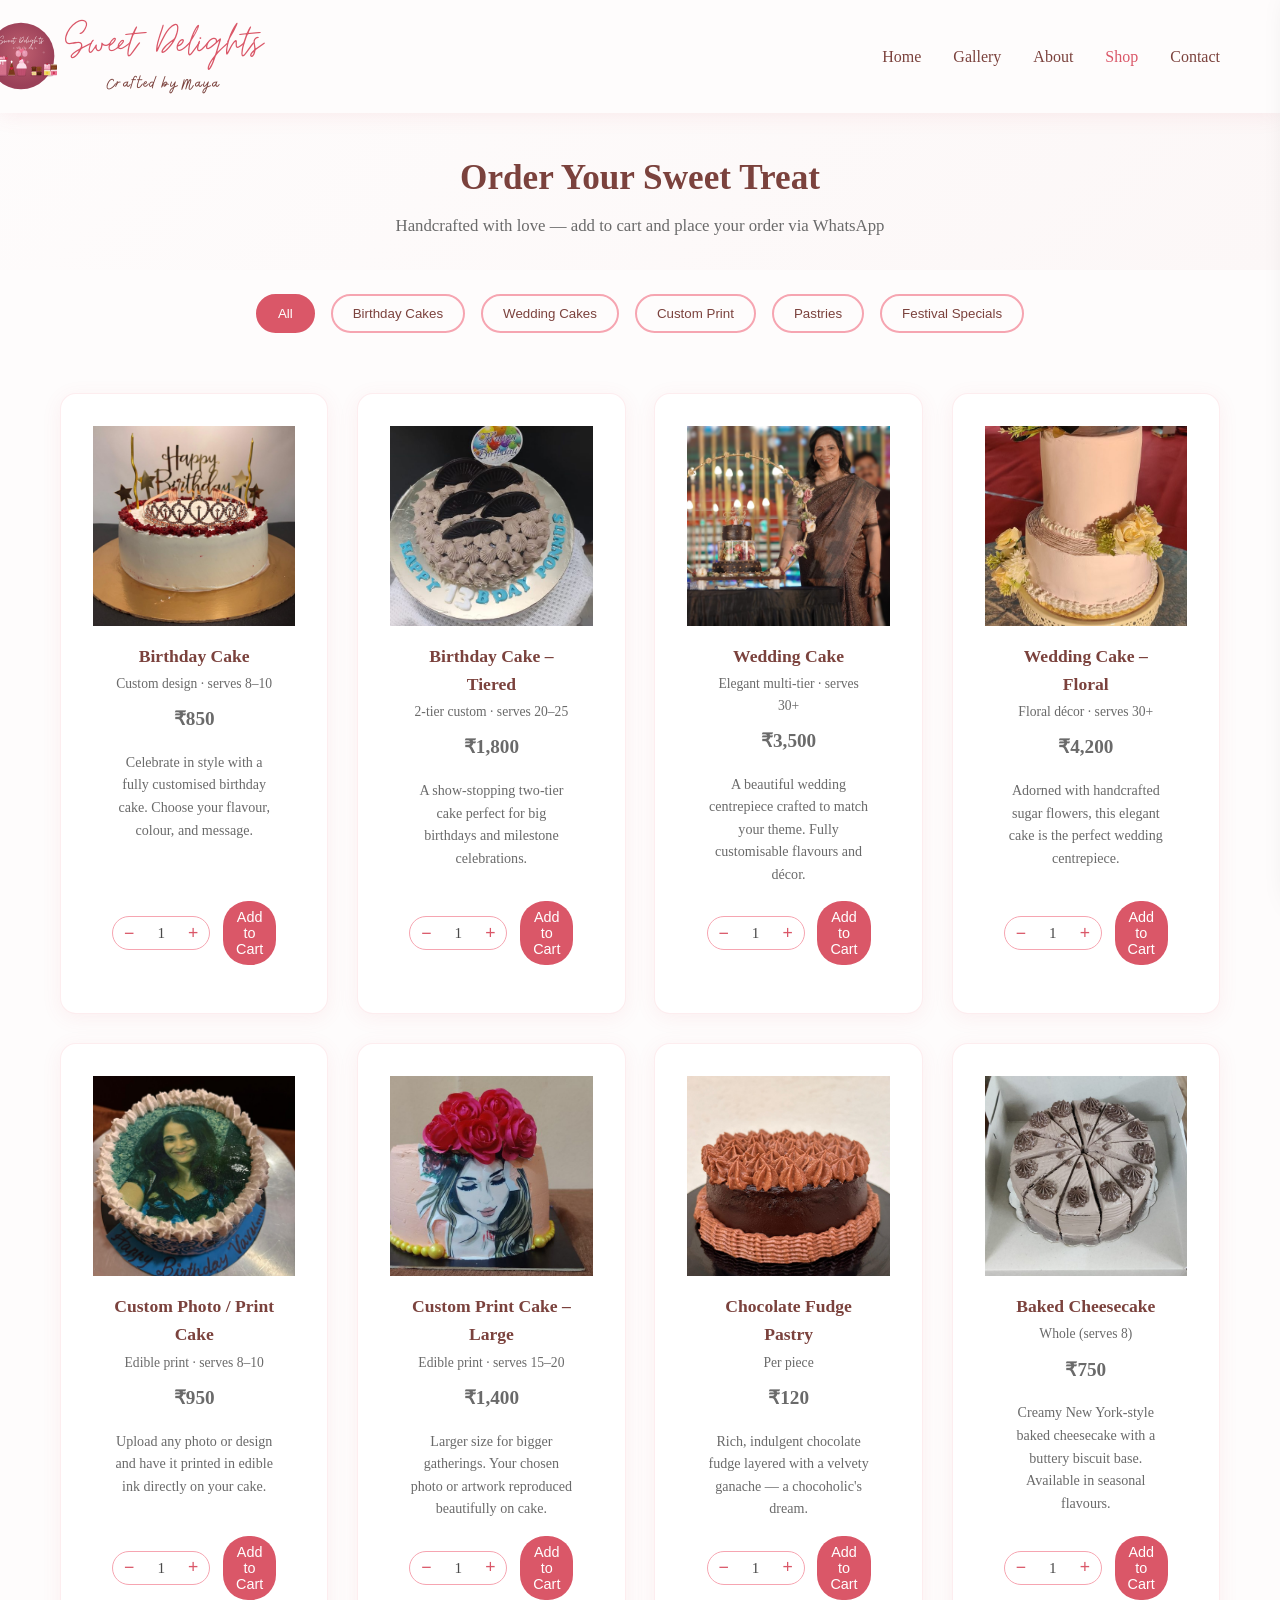
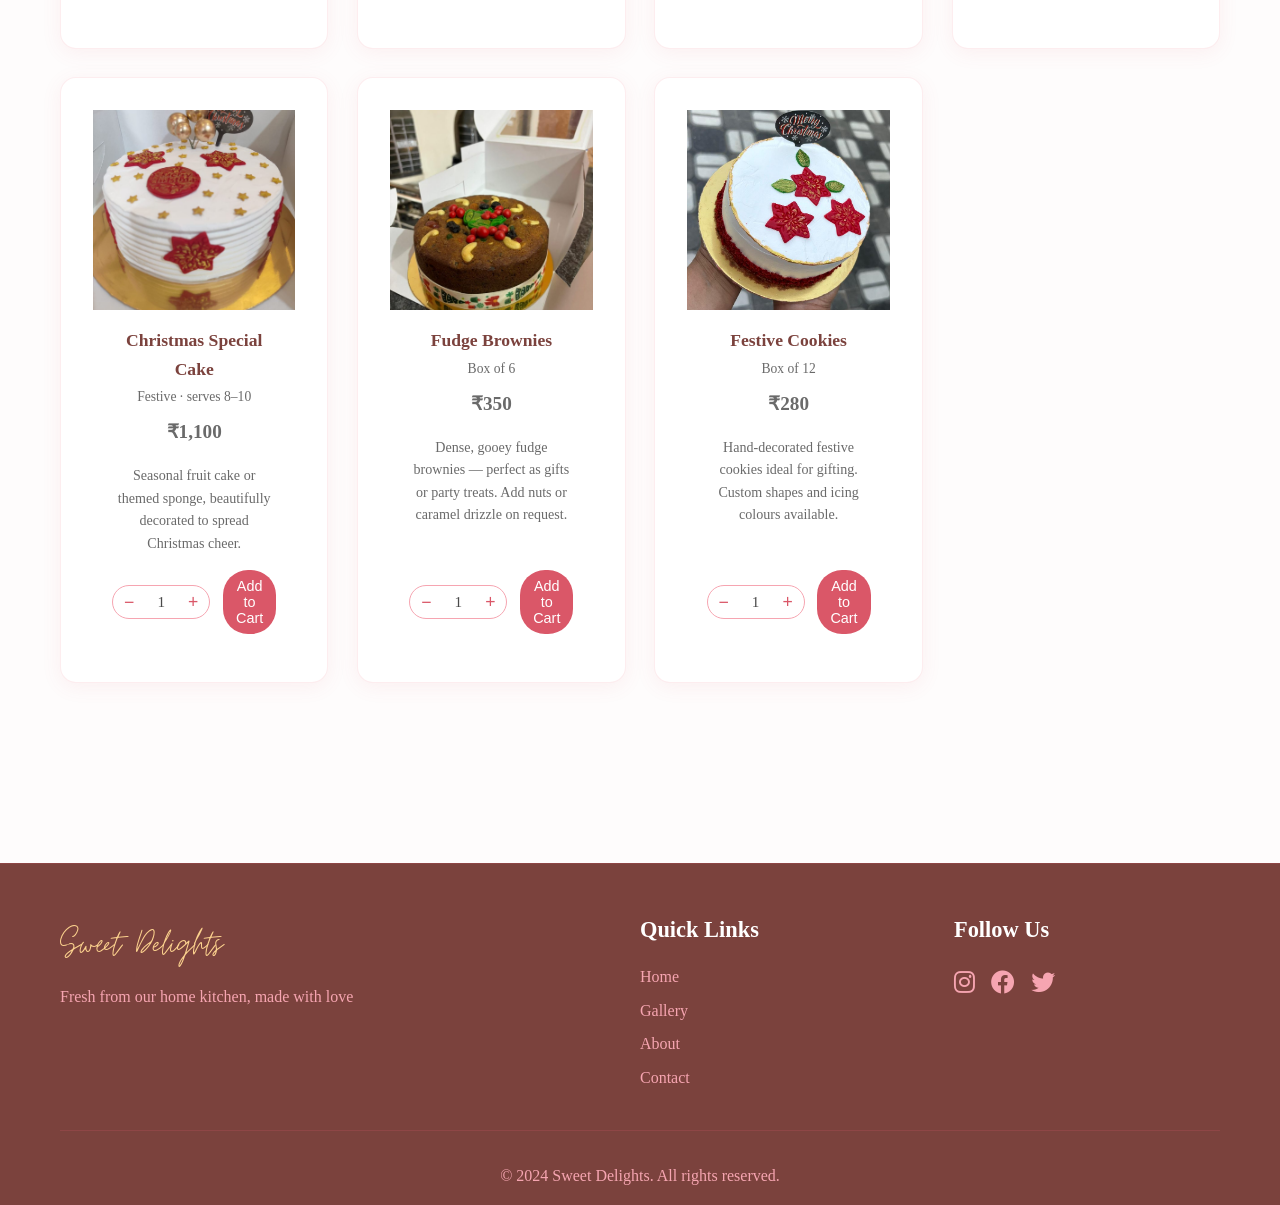
==== shop.html @ 91a3ca5a "SweetDelights By Maya - Core Website" ====
<!DOCTYPE html>
<html lang="en">

<head>
    <meta charset="UTF-8">
    <meta name="viewport" content="width=device-width, initial-scale=1.0">
    <title>Shop - Sweet Delights by Maya Fransis</title>
    <link rel="stylesheet" href="styles.css">
    <link rel="stylesheet" href="shop.css">
    <link href="https://fonts.googleapis.com/css2?family=Playfair+Display:wght@400;600;700&family=Inter:wght@300;400;500&display=swap" rel="stylesheet">
    <link rel="stylesheet" href="https://cdnjs.cloudflare.com/ajax/libs/font-awesome/6.0.0/css/all.min.css">
</head>

<body>
    <!-- Header -->
    <header class="header">
        <nav class="nav">
            <div class="nav-container">
                <div class="logo">
                    <object type="image/svg+xml" data="logo.svg" class="logo-svg"></object>
                    <div class="logo-text">
                        <h1>Sweet Delights</h1>
                        <p class="logo-sub">Crafted by Maya</p>
                    </div>
                </div>
                <ul class="nav-menu">
                    <li><a href="index.html#home" class="nav-link">Home</a></li>
                    <li><a href="index.html#showcase" class="nav-link">Gallery</a></li>
                    <li><a href="index.html#about" class="nav-link">About</a></li>
                    <li><a href="shop.html" class="nav-link active">Shop</a></li>
                    <li><a href="index.html#contact" class="nav-link">Contact</a></li>
                </ul>
                <div class="hamburger">
                    <span></span>
                    <span></span>
                    <span></span>
                </div>
            </div>
        </nav>
    </header>

    <!-- Shop Hero -->
    <section class="shop-hero">
        <div class="container">
            <h2>Order Your Sweet Treat</h2>
            <p>Handcrafted with love — add to cart and place your order via WhatsApp</p>
        </div>
    </section>

    <!-- Filter Tabs -->
    <div class="container">
        <div class="shop-filters">
            <button class="filter-btn active" data-filter="all">All</button>
            <button class="filter-btn" data-filter="birthday">Birthday Cakes</button>
            <button class="filter-btn" data-filter="wedding">Wedding Cakes</button>
            <button class="filter-btn" data-filter="custom">Custom Print</button>
            <button class="filter-btn" data-filter="pastry">Pastries</button>
            <button class="filter-btn" data-filter="festival">Festival Specials</button>
        </div>
    </div>

    <!-- Product Grid -->
    <section class="shop-section">
        <div class="container">
            <div class="product-grid" id="productGrid">
                <!-- Products injected by shop.js -->
            </div>
            <div class="cart-bottom-bar" id="cartBottomBar" style="display:none;">
                <div class="cart-bottom-summary">
                    <span id="cartBottomCount">0 items</span>
                    <span id="cartBottomTotal">₹0</span>
                </div>
                <button class="cart-bottom-btn" id="cartBottomBtn">
                    <i class="fas fa-shopping-bag"></i> View Cart &amp; Checkout
                </button>
            </div>
        </div>
    </section>

    <!-- Footer -->
    <footer class="footer">
        <div class="container">
            <div class="footer-content">
                <div class="footer-logo">
                    <h3>Sweet Delights</h3>
                    <p>Fresh from our home kitchen, made with love</p>
                </div>
                <div class="footer-links">
                    <h4>Quick Links</h4>
                    <ul>
                        <li><a href="index.html#home">Home</a></li>
                        <li><a href="index.html#showcase">Gallery</a></li>
                        <li><a href="index.html#about">About</a></li>
                        <li><a href="index.html#contact">Contact</a></li>
                    </ul>
                </div>
                <div class="footer-social">
                    <h4>Follow Us</h4>
                    <div class="social-links">
                        <a href="#"><i class="fab fa-instagram"></i></a>
                        <a href="#"><i class="fab fa-facebook"></i></a>
                        <a href="#"><i class="fab fa-twitter"></i></a>
                    </div>
                </div>
            </div>
            <div class="footer-bottom">
                <p>&copy; 2024 Sweet Delights. All rights reserved.</p>
            </div>
        </div>
    </footer>

    <!-- Cart Overlay -->
    <div class="cart-overlay" id="cartOverlay"></div>

    <!-- Cart Drawer -->
    <div class="cart-drawer" id="cartDrawer">
        <div class="cart-drawer-header">
            <h3><i class="fas fa-shopping-bag" style="margin-right:0.5rem;"></i>Your Cart</h3>
            <button class="cart-close-btn" id="cartCloseBtn" aria-label="Close cart">&times;</button>
        </div>
        <div class="cart-items" id="cartItems">
            <div class="cart-empty" id="cartEmpty">
                <i class="fas fa-cookie-bite"></i>
                <p>Your cart is empty</p>
            </div>
        </div>
        <div class="cart-footer" id="cartFooter" style="display:none;">
            <div class="cart-total">
                <span>Total</span>
                <span id="cartTotal">₹0</span>
            </div>
            <button class="checkout-btn" id="checkoutBtn">
                <i class="fab fa-whatsapp"></i> Checkout via WhatsApp
            </button>
        </div>
    </div>

    <!-- Checkout Modal -->
    <div class="checkout-modal" id="checkoutModal">
        <div class="checkout-box">
            <h3>Almost there!</h3>
            <p>Fill in your details and we'll send your order enquiry to Maya on WhatsApp.</p>
            <div class="form-group">
                <label for="customerName">Your Name *</label>
                <input type="text" id="customerName" placeholder="e.g. Priya Sharma" required>
            </div>
            <div class="form-group">
                <label for="deliveryDate">Preferred Delivery / Pickup Date *</label>
                <input type="date" id="deliveryDate" required>
            </div>
            <div class="form-group">
                <label for="specialInstructions">Special Instructions</label>
                <textarea id="specialInstructions" rows="3" placeholder="Flavour preferences, dedication text, allergies..."></textarea>
            </div>
            <div class="checkout-modal-btns">
                <button class="cancel-btn" id="cancelCheckout">Cancel</button>
                <button class="send-whatsapp-btn" id="sendWhatsappBtn">
                    <i class="fab fa-whatsapp"></i> Send to WhatsApp
                </button>
            </div>
        </div>
    </div>

    <!-- Image Lightbox -->
    <div class="lightbox" id="lightbox">
        <button class="lightbox-close" id="lightboxClose">&times;</button>
        <button class="lightbox-prev" id="lightboxPrev">&#8249;</button>
        <button class="lightbox-next" id="lightboxNext">&#8250;</button>
        <img id="lightboxImg" src="" alt="">
    </div>

    <script src="shop.js"></script>
</body>

</html>
---- styles.css ----
/* Custom Fonts */
@font-face {
    font-family: 'MoonTime';
    src: url('fonts/MoonTime.577871180da84d8161e23cb65e0ce6f.fcdb844429fdf1f9b3c6249ffe70b3ab.woff2') format('woff2');
    font-weight: normal;
    font-style: normal;
    font-display: swap;
}

@font-face {
    font-family: 'Bellaboo';
    src: url('fonts/Bellaboo.af3cb708a645c6c2a83383a39767eaa.4a4730f5ca07a302e99953a7857b86ba.woff2') format('woff2');
    font-weight: normal;
    font-style: normal;
    font-display: swap;
}

/* Reset and Base Styles */
* {
    margin: 0;
    padding: 0;
    box-sizing: border-box;
}

html {
    scroll-behavior: smooth;
}

body {
    font-family: 'Romania Regular';
    line-height: 1.6;
    color: #4a4a4a;
    background-color: #fefcfc;
}

.container {
    max-width: 1200px;
    margin: 0 auto;
    padding: 0 20px;
}

/* Typography */
h1, h2, h3, h4 {
    font-family: 'Romania Regular';
    font-weight: 600;
}

h1 { font-size: 2.5rem; }
h2 { font-size: 2.2rem; }
h3 { font-size: 1.8rem; }
h4 { font-size: 1.4rem; }

/* Buttons */
.btn {
    display: inline-block;
    padding: 12px 30px;
    border-radius: 50px;
    text-decoration: none;
    font-weight: 500;
    transition: all 0.3s ease;
    border: 2px solid transparent;
    cursor: pointer;
}

.btn-primary {
    background-color: #da5768;
    color: #ffffff;
    border-color: #da5768;
}

.btn-primary:hover {
    background-color: #7b423d;
    color: #ffffff;
    border-color: #7b423d;
}

.btn-secondary {
    background-color: transparent;
    color: #7b423d;
    border-color: #7b423d;
}

.btn-secondary:hover {
    background-color: #7b423d;
    color: #ffffff;
}

/* Header */
.header {
    position: fixed;
    top: 0;
    width: 100%;
    background-color: rgba(254, 252, 252, 0.95);
    backdrop-filter: blur(10px);
    z-index: 1000;
    padding: 1rem 0;
    box-shadow: 0 2px 20px rgba(218, 87, 104, 0.1);
}

.nav-container {
    display: flex;
    justify-content: space-between;
    align-items: center;
    max-width: 1200px;
    margin: 0 auto;
    padding: 0 20px;
}

.logo h1 {
    color: #da5768;
    font-size: 3rem;
    font-family: 'MoonTime', serif;
    font-weight: normal;
    line-height: 1.1;
}

.logo-sub {
    font-family: 'Bellaboo', serif;
    color: #7b423d;
    font-size: 1.1rem;
    margin: 0;
    letter-spacing: 0.08em;
    text-align: center;
}

.logo-img {
    height: 72px;
    width: auto;
    display: block;
}

.logo {
    display: flex;
    align-items: center;
    gap: 0.5rem;
    margin-left: -25px;
    text-decoration: none;
}

.logo svg,
.logo-svg {
    height: 72px;
    width: 72px;
    flex-shrink: 0;
    margin-left: -50px;
}

.logo-text {
    display: flex;
    flex-direction: column;
    justify-content: center;
}

.nav-menu {
    display: flex;
    list-style: none;
    gap: 2rem;
}

.nav-link {
    color: #7b423d;
    text-decoration: none;
    font-weight: 500;
    transition: color 0.3s ease;
}

.nav-link:hover,
.nav-link.active {
    color: #da5768;
}

.hamburger {
    display: none;
    flex-direction: column;
    cursor: pointer;
}

.hamburger span {
    width: 25px;
    height: 3px;
    background-color: #7b423d;
    margin: 3px 0;
    transition: 0.3s;
}

/* Hero Section */
.hero {
    padding: 100px 0 30px;
    display: flex;
    flex-direction: column;
    justify-content: center;
}

.hero-content {
    display: grid;
    grid-template-columns: 1fr 1fr;
    gap: 4rem;
    align-items: center;
    max-width: 1200px;
    margin: 0 auto;
    padding: 0 20px;
    margin-bottom: 2rem;
}

.hero-text h2 {
    font-size: 3rem;
    margin-bottom: 1rem;
    color: #7b423d;
}

.hero-text p {
    font-size: 1.2rem;
    margin-bottom: 2rem;
    color: #6a6a6a;
}

.hero-buttons {
    display: flex;
    gap: 1rem;
}

.hero-image {
    display: flex;
    justify-content: center;
    align-items: center;
}

.placeholder-image {
    width: 300px;
    height: 300px;
    background: linear-gradient(135deg, #f6a5b1, #fcd28e);
    border-radius: 20px;
    display: flex;
    flex-direction: column;
    justify-content: center;
    align-items: center;
    color: #7b423d;
    font-size: 1.1rem;
    box-shadow: 0 10px 30px rgba(218, 87, 104, 0.2);
}

.placeholder-image i {
    font-size: 4rem;
    margin-bottom: 1rem;
}

.hero-img {
    width: 400px;
    height: 400px;
    object-fit: cover;
    border-radius: 20px;
    box-shadow: 0 10px 30px rgba(218, 87, 104, 0.2);
}

/* Products Preview */
.products-preview {
    max-width: 1200px;
    margin: 0 auto;
    padding: 0 20px;
}

.products-preview h3 {
    text-align: center;
    margin-bottom: 2rem;
    color: #7b423d;
}

.products-grid {
    display: grid;
    grid-template-columns: repeat(auto-fit, minmax(250px, 1fr));
    gap: 2rem;
}

.product-card {
    background-color: rgba(246, 165, 177, 0.1);
    padding: 2rem;
    border-radius: 15px;
    text-align: center;
    transition: transform 0.3s ease, background-color 0.3s ease;
    border: 1px solid rgba(246, 165, 177, 0.2);
}

.product-card:hover {
    transform: translateY(-5px);
    background-color: rgba(246, 165, 177, 0.2);
    box-shadow: 0 8px 25px rgba(218, 87, 104, 0.15);
}

.product-icon {
    font-size: 3rem;
    color: #da5768;
    margin-bottom: 1rem;
}

.product-card h4 {
    margin-bottom: 0.5rem;
    color: #7b423d;
}

.product-card p {
    color: #6a6a6a;
}

/* Products Strip */
.products-strip {
    display: flex;
    justify-content: center;
    align-items: center;
    gap: 0;
    background: rgba(246, 165, 177, 0.1);
    border: 1px solid rgba(246, 165, 177, 0.3);
    border-radius: 50px;
    padding: 0.75rem 2rem;
    flex-wrap: wrap;
}

.strip-item {
    display: flex;
    align-items: center;
    gap: 0.5rem;
    padding: 0.4rem 0.9rem;
    color: #7b423d;
    font-weight: 500;
    font-size: 0.95rem;
}

.strip-item i {
    color: #da5768;
    font-size: 1.2rem;
}

.strip-divider {
    width: 1px;
    height: 24px;
    background-color: rgba(218, 87, 104, 0.3);
}

/* Gallery Section */
.gallery {
    padding: 55px 0;
    background: linear-gradient(135deg, #fefcfc 0%, #fdf9f9 50%, #fcf7f7 100%);
}

.gallery h2 {
    text-align: center;
    margin-bottom: 0.5rem;
    color: #7b423d;
}

.section-subtitle {
    text-align: center;
    margin-bottom: 1.5rem;
    color: #6a6a6a;
    font-size: 1.1rem;
}

.filter-tabs {
    display: flex;
    justify-content: center;
    gap: 1rem;
    margin-bottom: 2rem;
    flex-wrap: wrap;
}

.filter-btn {
    padding: 10px 20px;
    border: 2px solid #f6a5b1;
    background-color: transparent;
    color: #7b423d;
    border-radius: 25px;
    cursor: pointer;
    transition: all 0.3s ease;
    font-weight: 500;
}

.filter-btn.active,
.filter-btn:hover {
    background-color: #da5768;
    color: #ffffff;
    border-color: #da5768;
}

.gallery-grid {
    display: grid;
    grid-template-columns: repeat(auto-fit, minmax(300px, 1fr));
    gap: 2rem;
}

.gallery-item {
    position: relative;
    border-radius: 15px;
    overflow: hidden;
    transition: transform 0.3s ease;
}

.gallery-item:hover {
    transform: scale(1.05);
}

.gallery-placeholder {
    width: 100%;
    height: 250px;
    background: linear-gradient(135deg, #f6a5b1, #fcd28e);
    display: flex;
    flex-direction: column;
    justify-content: center;
    align-items: center;
    color: #7b423d;
    font-size: 1rem;
}

.gallery-placeholder i {
    font-size: 3rem;
    margin-bottom: 1rem;
}

.gallery-img {
    width: 100%;
    height: 280px;
    object-fit: cover;
    display: block;
}

.gallery-overlay {
    position: absolute;
    bottom: 0;
    left: 0;
    right: 0;
    background: linear-gradient(transparent, rgba(254, 252, 252, 0.95));
    color: #7b423d;
    padding: 2rem 1rem 1rem;
    transform: translateY(100%);
    transition: transform 0.3s ease;
}

.gallery-item:hover .gallery-overlay {
    transform: translateY(0);
}

.gallery-overlay h4 {
    margin-bottom: 0.5rem;
}

.rating {
    display: flex;
    align-items: center;
    gap: 0.5rem;
}

.stars {
    color: #da5768;
    font-size: 1rem;
}

.review {
    font-style: italic;
    font-size: 0.9rem;
    color: #6a6a6a;
}

/* Showcase Carousel */
.showcase {
    padding: 55px 0;
    background: linear-gradient(135deg, #fcf7f7 0%, #fefcfc 100%);
}

.showcase h2 {
    text-align: center;
    margin-bottom: 0.5rem;
    color: #7b423d;
}

.carousel-wrapper {
    display: flex;
    align-items: center;
    gap: 1rem;
    margin-top: 1.5rem;
}

.carousel-viewport {
    flex: 1;
    overflow: hidden;
    border-radius: 15px;
}

.carousel-track {
    display: flex;
    gap: 16px;
    transition: transform 0.5s ease;
    will-change: transform;
}

.carousel-slide {
    flex: 0 0 calc((100% - 32px) / 3);
    border-radius: 12px;
    overflow: hidden;
}

.carousel-slide img {
    width: 100%;
    height: 260px;
    object-fit: cover;
    display: block;
    transition: transform 0.4s ease;
}

.carousel-slide:hover img {
    transform: scale(1.05);
}

.carousel-btn {
    flex-shrink: 0;
    width: 48px;
    height: 48px;
    border-radius: 50%;
    border: 2px solid #da5768;
    background: #ffffff;
    color: #da5768;
    font-size: 1.8rem;
    line-height: 1;
    cursor: pointer;
    transition: all 0.3s ease;
    display: flex;
    align-items: center;
    justify-content: center;
}

.carousel-btn:hover {
    background: #da5768;
    color: #ffffff;
}

/* About Section */
.about {
    padding: 55px 0;
    background: linear-gradient(135deg, #fcf7f7 0%, #fefcfc 100%);
}

.about-content {
    display: grid;
    grid-template-columns: 2fr 1fr;
    gap: 3rem;
    align-items: center;
}

.about h2 {
    text-align: center;
    margin-bottom: 1rem;
    color: #7b423d;
}

.chef-info h3 {
    color: #7b423d;
    margin-bottom: 0.5rem;
}

.chef-title {
    color: #da5768;
    font-style: italic;
    margin-bottom: 1rem;
}

.chef-info > p {
    margin-bottom: 0;
    color: #6a6a6a;
    line-height: 1.7;
}

.experience-highlights {
    display: flex;
    flex-direction: column;
    gap: 1.5rem;
}

.highlight {
    display: flex;
    align-items: flex-start;
    gap: 1rem;
}

.highlight i {
    color: #da5768;
    font-size: 1.5rem;
    margin-top: 0.2rem;
}

.highlight h4 {
    color: #7b423d;
    margin-bottom: 0.3rem;
}

.highlight p {
    color: #6a6a6a;
    font-size: 0.95rem;
}

.about-image {
    display: flex;
    justify-content: center;
    padding-top: 70px;
}

.about-image .placeholder-image {
    width: 250px;
    height: 300px;
}

.chef-img {
    width: 100%;
    max-width: 100%;
    height: 460px;
    object-fit: cover;
    object-position: center top;
    border-radius: 15px;
    box-shadow: 0 10px 30px rgba(218, 87, 104, 0.2);
}

/* Contact Section */
.contact {
    padding: 55px 0;
    background: linear-gradient(135deg, #fdf9f9 0%, #fcf7f7 100%);
}

.contact h2 {
    text-align: center;
    margin-bottom: 0.5rem;
    color: #7b423d;
}

.contact-content {
    display: grid;
    grid-template-columns: 1fr 1fr;
    gap: 3rem;
    margin-top: 2rem;
}

.contact-info {
    display: flex;
    flex-direction: column;
    gap: 2rem;
}

.contact-item {
    display: flex;
    align-items: flex-start;
    gap: 1rem;
}

.contact-item i {
    color: #da5768;
    font-size: 1.5rem;
    margin-top: 0.3rem;
}

.contact-item h4 {
    color: #7b423d;
    margin-bottom: 0.3rem;
}

.contact-item p {
    color: #6a6a6a;
}

.contact-form {
    background-color: rgba(254, 252, 252, 0.8);
    padding: 2rem;
    border-radius: 15px;
    border: 1px solid rgba(246, 165, 177, 0.3);
    box-shadow: 0 10px 30px rgba(218, 87, 104, 0.1);
}

.form-group {
    margin-bottom: 1.5rem;
}

.form-group input,
.form-group select,
.form-group textarea {
    width: 100%;
    padding: 12px 15px;
    border: 2px solid #f6a5b1;
    border-radius: 8px;
    background-color: rgba(254, 252, 252, 0.5);
    color: #4a4a4a;
    font-size: 1rem;
}

.form-group input::placeholder,
.form-group textarea::placeholder {
    color: #999999;
}

.form-group input:focus,
.form-group select:focus,
.form-group textarea:focus {
    outline: none;
    border-color: #da5768;
}

.form-group select option {
    background-color: #fefcfc;
    color: #4a4a4a;
}

/* Footer */
.footer {
    background-color: #7b423d;
    padding: 3rem 0 1rem;
    border-top: 1px solid rgba(218, 87, 104, 0.2);
}

.footer-content {
    display: grid;
    grid-template-columns: 2fr 1fr 1fr;
    gap: 3rem;
    margin-bottom: 2rem;
}

.footer-logo h3 {
    color: #fcd28e;
    margin-bottom: 0.5rem;
    font-family: 'MoonTime', serif;
    font-weight: normal;
    font-size: 2.5rem;
}

.footer-logo p {
    color: #f6a5b1;
}

.footer-phone {
    margin-top: 0.75rem;
    font-size: 0.95rem;
}

.footer-phone i {
    margin-right: 0.4rem;
}

.footer-links h4 {
    color: #ffffff;
    margin-bottom: 1rem;
}

.footer-links ul {
    list-style: none;
}

.footer-links li {
    margin-bottom: 0.5rem;
}

.footer-links a {
    color: #f6a5b1;
    text-decoration: none;
    transition: color 0.3s ease;
}

.footer-links a:hover {
    color: #fcd28e;
}

.footer-social h4 {
    color: #ffffff;
    margin-bottom: 1rem;
}

.social-links {
    display: flex;
    gap: 1rem;
}

.social-links a {
    color: #f6a5b1;
    font-size: 1.5rem;
    transition: color 0.3s ease;
}

.social-links a:hover {
    color: #fcd28e;
}

.footer-bottom {
    text-align: center;
    padding-top: 2rem;
    border-top: 1px solid rgba(218, 87, 104, 0.2);
    color: #f6a5b1;
}

/* Responsive Design */
@media (max-width: 768px) {
    .hamburger {
        display: flex;
    }
    
    .nav-menu {
        display: none;
        position: absolute;
        top: 100%;
        left: 0;
        width: 100%;
        background-color: #fefcfc;
        flex-direction: column;
        padding: 1rem 0;
        text-align: center;
    }
    
    .nav-menu.active {
        display: flex;
    }
    
    .hero-content {
        grid-template-columns: 1fr;
        text-align: center;
        gap: 2rem;
    }

    .hero-img {
        width: 100%;
        max-width: 340px;
        height: 340px;
    }
    
    .hero-text h2 {
        font-size: 2.2rem;
    }
    
    .hero-buttons {
        justify-content: center;
        flex-wrap: wrap;
    }
    
    .products-grid {
        grid-template-columns: 1fr;
    }
    
    .gallery-grid {
        grid-template-columns: 1fr;
    }

    .carousel-slide {
        flex: 0 0 calc((100% - 16px) / 2);
    }

    .products-strip {
        gap: 0;
        padding: 0.5rem 1rem;
    }

    .strip-item {
        padding: 0.4rem 0.8rem;
        font-size: 0.9rem;
    }

    .strip-divider {
        display: none;
    }
    
    .about-content {
        grid-template-columns: 1fr;
        text-align: center;
        gap: 2rem;
    }
    
    .mv-cards {
        grid-template-columns: 1fr;
    }

    .why-choose-grid {
        grid-template-columns: 1fr;
    }
    
    .footer-content {
        grid-template-columns: 1fr;
        text-align: center;
        gap: 2rem;
    }
    
    .filter-tabs {
        justify-content: center;
        gap: 0.5rem;
    }
    
    .filter-btn {
        padding: 8px 15px;
        font-size: 0.9rem;
    }
}

@media (max-width: 480px) {
    .hero-text h2 {
        font-size: 1.8rem;
    }
    
    .hero-buttons {
        flex-direction: column;
        align-items: center;
        gap: 1rem;
    }
    
    .container {
        padding: 0 15px;
    }

    .carousel-slide {
        flex: 0 0 100%;
    }

    .carousel-btn {
        width: 36px;
        height: 36px;
        font-size: 1.4rem;
    }
    
    .nav-container {
        padding: 0 15px;
    }
}

/* Lightbox */
.lightbox {
    display: none;
    position: fixed;
    inset: 0;
    background: rgba(0, 0, 0, 0.92);
    z-index: 2000;
    align-items: center;
    justify-content: center;
    gap: 1rem;
    padding: 1rem;
}

.lightbox.active {
    display: flex;
}

.lightbox-img-wrap {
    flex: 1;
    display: flex;
    align-items: center;
    justify-content: center;
    max-width: calc(100vw - 160px);
    max-height: 90vh;
}

.lightbox-img {
    max-width: 100%;
    max-height: 90vh;
    object-fit: contain;
    border-radius: 8px;
    box-shadow: 0 0 60px rgba(0,0,0,0.5);
}

.lightbox-close {
    position: absolute;
    top: 1rem;
    right: 1.5rem;
    background: none;
    border: none;
    color: #ffffff;
    font-size: 2.5rem;
    cursor: pointer;
    line-height: 1;
    opacity: 0.8;
    transition: opacity 0.2s;
}

.lightbox-close:hover { opacity: 1; }

.lightbox-prev,
.lightbox-next {
    flex-shrink: 0;
    background: none;
    border: 2px solid rgba(255,255,255,0.4);
    color: #ffffff;
    font-size: 2rem;
    width: 52px;
    height: 52px;
    border-radius: 50%;
    cursor: pointer;
    display: flex;
    align-items: center;
    justify-content: center;
    transition: all 0.2s;
    opacity: 0.7;
}

.lightbox-prev:hover,
.lightbox-next:hover {
    background: rgba(255,255,255,0.15);
    opacity: 1;
}

/* Clickable indicator on images */
.gallery-item,
.carousel-slide {
    cursor: pointer;
}

.gallery-item::after,
.carousel-slide::after {
    content: '\f00e';
    font-family: 'Font Awesome 6 Free';
    font-weight: 900;
    position: absolute;
    top: 10px;
    right: 10px;
    background: rgba(255,255,255,0.85);
    color: #da5768;
    width: 32px;
    height: 32px;
    border-radius: 50%;
    display: flex;
    align-items: center;
    justify-content: center;
    font-size: 0.85rem;
    opacity: 0;
    transition: opacity 0.25s ease;
    pointer-events: none;
}

.carousel-slide {
    position: relative;
}

.gallery-item:hover::after,
.carousel-slide:hover::after {
    opacity: 1;
}

/* Mission & Vision cards */
.mv-cards {
    display: grid;
    grid-template-columns: 1fr 1fr;
    gap: 2rem;
    margin: 2rem 0;
}

.mv-card {
    background: rgba(246, 165, 177, 0.08);
    border: 1px solid rgba(246, 165, 177, 0.25);
    border-radius: 12px;
    padding: 1.5rem 2rem;
}

.mv-heading {
    color: #7b423d;
    font-size: 1.3rem;
    margin-bottom: 0.5rem;
}

.mv-text {
    color: #6a6a6a;
    line-height: 1.7;
}

/* Why Choose section */
.why-choose-title {
    text-align: center;
    color: #7b423d;
    font-size: 1.6rem;
    margin: 2rem 0 1.5rem;
}

.why-choose-grid {
    display: grid;
    grid-template-columns: repeat(3, 1fr);
    gap: 1.5rem;
    margin-bottom: 0.5rem;
}

.why-card {
    background: rgba(246, 165, 177, 0.08);
    border: 1px solid rgba(246, 165, 177, 0.2);
    border-radius: 12px;
    padding: 1.75rem 1.5rem;
    text-align: center;
}

.why-card i {
    color: #da5768;
    font-size: 2rem;
    margin-bottom: 0.75rem;
    display: block;
}

.why-card h4 {
    color: #7b423d;
    margin-bottom: 0.5rem;
}

.why-card p {
    color: #6a6a6a;
    font-size: 0.95rem;
    line-height: 1.6;
}

/* Contact CTA */
.contact-cta {
    text-align: center;
    margin-top: 2.5rem;
    padding: 2rem;
    background: rgba(246, 165, 177, 0.1);
    border-radius: 15px;
    border: 1px solid rgba(246, 165, 177, 0.3);
}

.contact-cta p {
    font-size: 1.3rem;
    color: #7b423d;
    font-weight: 600;
    margin-bottom: 1rem;
}

/* Hidden class for filtering */
.hidden {
    display: none !important;
}
---- shop.css ----
/* Shop Page Styles */

.shop-hero {
    padding: 150px 0 30px;
    text-align: center;
    background: linear-gradient(135deg, #fefcfc 0%, #fcf7f7 100%);
}

.shop-hero h2 {
    color: #7b423d;
    margin-bottom: 0.4rem;
}

.shop-hero p {
    color: #6a6a6a;
    font-size: 1.05rem;
}

/* Filter tabs reused from main site */
.shop-filters {
    display: flex;
    justify-content: center;
    gap: 1rem;
    padding: 1.5rem 0;
    flex-wrap: wrap;
}

/* Product Grid */
.shop-section {
    padding: 20px 0 180px;
    background: #fefcfc;
}

.product-grid {
    display: grid;
    grid-template-columns: repeat(auto-fill, minmax(260px, 1fr));
    gap: 1.8rem;
    margin-top: 1rem;
}

.product-card {
    background: #fff;
    border-radius: 16px;
    overflow: hidden;
    box-shadow: 0 4px 20px rgba(218, 87, 104, 0.08);
    border: 1px solid rgba(246, 165, 177, 0.2);
    transition: transform 0.3s ease, box-shadow 0.3s ease;
    display: flex;
    flex-direction: column;
}

.product-card:hover {
    transform: translateY(-4px);
    box-shadow: 0 8px 28px rgba(218, 87, 104, 0.15);
}

.product-card img {
    width: 100%;
    height: 200px;
    object-fit: cover;
    cursor: pointer;
}

.product-info {
    padding: 1rem 1.2rem;
    flex: 1;
    display: flex;
    flex-direction: column;
}

.product-info h3 {
    font-size: 1.1rem;
    color: #7b423d;
    margin-bottom: 0.2rem;
}

.product-variant {
    font-size: 0.85rem;
    color: #999;
    margin-bottom: 0.6rem;
}

.product-price {
    font-size: 1.2rem;
    font-weight: 600;
    color: #da5768;
    margin-bottom: 1rem;
}

.product-description {
    font-size: 0.88rem;
    color: #6a6a6a;
    margin-bottom: 1rem;
    flex: 1;
}

.product-actions {
    display: flex;
    align-items: center;
    gap: 0.8rem;
}

.qty-control {
    display: flex;
    align-items: center;
    border: 1.5px solid #f6a5b1;
    border-radius: 25px;
    overflow: hidden;
}

.qty-btn {
    width: 32px;
    height: 32px;
    background: none;
    border: none;
    color: #da5768;
    font-size: 1.1rem;
    cursor: pointer;
    display: flex;
    align-items: center;
    justify-content: center;
    transition: background 0.2s;
}

.qty-btn:hover {
    background: rgba(218, 87, 104, 0.1);
}

.qty-value {
    width: 32px;
    text-align: center;
    font-weight: 500;
    color: #4a4a4a;
    font-size: 0.95rem;
}

.add-to-cart-btn {
    flex: 1;
    padding: 8px 12px;
    background: #da5768;
    color: #fff;
    border: none;
    border-radius: 25px;
    font-size: 0.9rem;
    font-weight: 500;
    cursor: pointer;
    transition: background 0.3s ease;
}

.add-to-cart-btn:hover {
    background: #7b423d;
}

.add-to-cart-btn.added {
    background: #4caf50;
}


/* Cart Drawer */
.cart-overlay {
    display: none;
    position: fixed;
    inset: 0;
    background: rgba(0,0,0,0.45);
    z-index: 1000;
}

.cart-overlay.active {
    display: block;
}

.cart-drawer {
    position: fixed;
    top: 0;
    right: -420px;
    width: 400px;
    max-width: 95vw;
    height: 100vh;
    background: #fff;
    z-index: 1001;
    display: flex;
    flex-direction: column;
    box-shadow: -4px 0 30px rgba(0,0,0,0.15);
    transition: right 0.35s ease;
}

.cart-drawer.open {
    right: 0;
}

.cart-drawer-header {
    display: flex;
    justify-content: space-between;
    align-items: center;
    padding: 1.2rem 1.5rem;
    border-bottom: 1px solid rgba(246, 165, 177, 0.3);
    background: linear-gradient(135deg, #fefcfc, #fcf7f7);
}

.cart-drawer-header h3 {
    color: #7b423d;
    font-size: 1.2rem;
}

.cart-close-btn {
    background: none;
    border: none;
    font-size: 1.6rem;
    color: #7b423d;
    cursor: pointer;
    line-height: 1;
}

.cart-items {
    flex: 1;
    overflow-y: auto;
    padding: 1rem 1.5rem;
}

.cart-empty {
    text-align: center;
    color: #999;
    margin-top: 3rem;
    font-size: 1rem;
}

.cart-empty i {
    font-size: 3rem;
    color: #f6a5b1;
    display: block;
    margin-bottom: 1rem;
}

.cart-item {
    display: flex;
    align-items: center;
    gap: 1rem;
    padding: 0.8rem 0;
    border-bottom: 1px solid rgba(246, 165, 177, 0.2);
}

.cart-item img {
    width: 60px;
    height: 60px;
    object-fit: cover;
    border-radius: 8px;
    flex-shrink: 0;
}

.cart-item-info {
    flex: 1;
}

.cart-item-name {
    font-weight: 500;
    color: #7b423d;
    font-size: 0.95rem;
}

.cart-item-variant {
    font-size: 0.8rem;
    color: #999;
}

.cart-item-price {
    font-size: 0.9rem;
    color: #da5768;
    margin-top: 0.2rem;
}

.cart-item-remove {
    background: none;
    border: none;
    color: #ccc;
    font-size: 1.1rem;
    cursor: pointer;
    transition: color 0.2s;
    flex-shrink: 0;
}

.cart-item-remove:hover {
    color: #da5768;
}

.cart-footer {
    padding: 1.2rem 1.5rem;
    border-top: 1px solid rgba(246, 165, 177, 0.3);
    background: linear-gradient(135deg, #fefcfc, #fcf7f7);
}

.cart-total {
    display: flex;
    justify-content: space-between;
    font-size: 1.1rem;
    font-weight: 600;
    color: #7b423d;
    margin-bottom: 1rem;
}

.checkout-btn {
    width: 100%;
    padding: 14px;
    background: #25d366;
    color: #fff;
    border: none;
    border-radius: 50px;
    font-size: 1rem;
    font-weight: 600;
    cursor: pointer;
    display: flex;
    align-items: center;
    justify-content: center;
    gap: 0.6rem;
    transition: background 0.3s;
}

.checkout-btn:hover {
    background: #1da851;
}

.checkout-btn:disabled {
    background: #ccc;
    cursor: not-allowed;
}

/* Checkout Modal */
.checkout-modal {
    display: none;
    position: fixed;
    inset: 0;
    background: rgba(0,0,0,0.55);
    z-index: 1100;
    align-items: center;
    justify-content: center;
    padding: 1rem;
}

.checkout-modal.active {
    display: flex;
}

.checkout-box {
    background: #fff;
    border-radius: 20px;
    padding: 2rem;
    width: 100%;
    max-width: 480px;
    box-shadow: 0 20px 60px rgba(0,0,0,0.2);
}

.checkout-box h3 {
    color: #7b423d;
    margin-bottom: 0.3rem;
    font-size: 1.3rem;
}

.checkout-box p {
    color: #6a6a6a;
    font-size: 0.9rem;
    margin-bottom: 1.5rem;
}

.checkout-box .form-group {
    margin-bottom: 1.2rem;
}

.checkout-box .form-group label {
    display: block;
    font-size: 0.9rem;
    font-weight: 500;
    color: #7b423d;
    margin-bottom: 0.4rem;
}

.checkout-box .form-group input,
.checkout-box .form-group textarea {
    width: 100%;
    padding: 10px 14px;
    border: 1.5px solid #f6a5b1;
    border-radius: 8px;
    font-size: 0.95rem;
    color: #4a4a4a;
    background: #fefcfc;
    transition: border-color 0.2s;
}

.checkout-box .form-group input:focus,
.checkout-box .form-group textarea:focus {
    outline: none;
    border-color: #da5768;
}

.checkout-modal-btns {
    display: flex;
    gap: 1rem;
    margin-top: 1.5rem;
}

.cancel-btn {
    flex: 1;
    padding: 12px;
    background: none;
    border: 1.5px solid #f6a5b1;
    border-radius: 50px;
    color: #7b423d;
    cursor: pointer;
    font-size: 0.95rem;
    transition: background 0.2s;
}

.cancel-btn:hover {
    background: rgba(246, 165, 177, 0.15);
}

.send-whatsapp-btn {
    flex: 2;
    padding: 12px;
    background: #25d366;
    color: #fff;
    border: none;
    border-radius: 50px;
    font-size: 0.95rem;
    font-weight: 600;
    cursor: pointer;
    display: flex;
    align-items: center;
    justify-content: center;
    gap: 0.5rem;
    transition: background 0.3s;
}

.send-whatsapp-btn:hover {
    background: #1da851;
}

/* Cart Bottom Bar */
.cart-bottom-bar {
    position: fixed;
    bottom: 0;
    left: 0;
    right: 0;
    display: flex;
    align-items: center;
    justify-content: space-between;
    gap: 1rem;
    padding: 1rem 2rem;
    background: #fff;
    border-top: 1.5px solid rgba(246, 165, 177, 0.4);
    box-shadow: 0 -4px 20px rgba(218, 87, 104, 0.1);
    z-index: 800;
}

.cart-bottom-summary {
    display: flex;
    flex-direction: column;
    gap: 0.15rem;
}

.cart-bottom-summary span:first-child {
    font-size: 0.9rem;
    color: #999;
}

.cart-bottom-summary span:last-child {
    font-size: 1.3rem;
    font-weight: 700;
    color: #7b423d;
}

.cart-bottom-btn {
    padding: 12px 28px;
    background: #da5768;
    color: #fff;
    border: none;
    border-radius: 50px;
    font-size: 1rem;
    font-weight: 600;
    cursor: pointer;
    display: flex;
    align-items: center;
    gap: 0.6rem;
    transition: background 0.3s, transform 0.2s;
    white-space: nowrap;
}

.cart-bottom-btn:hover {
    background: #7b423d;
    transform: translateY(-1px);
}

/* Responsive */
@media (max-width: 768px) {
    .shop-hero {
        padding: 100px 0 20px;
    }

    .shop-hero h2 {
        font-size: 1.6rem;
    }

    .product-grid {
        grid-template-columns: repeat(auto-fill, minmax(200px, 1fr));
        gap: 1.2rem;
    }

    .cart-drawer {
        width: 100%;
        max-width: 100%;
        right: -100vw;
    }

    /* Keep cart drawer content above the fixed bottom bar */
    .cart-items {
        padding-bottom: 1rem;
    }

    .checkout-box {
        padding: 1.5rem;
    }
}

@media (max-width: 480px) {
    .shop-hero {
        padding: 90px 0 15px;
    }

    .shop-filters {
        gap: 0.5rem;
        padding: 1rem 0;
    }

    .filter-btn {
        font-size: 0.78rem;
        padding: 6px 12px;
    }

    .product-grid {
        grid-template-columns: 1fr 1fr;
        gap: 0.75rem;
    }

    .product-card img {
        height: 130px;
    }

    .product-info {
        padding: 0.75rem;
    }

    .product-info h3 {
        font-size: 0.9rem;
    }

    .product-price {
        font-size: 1rem;
        margin-bottom: 0.5rem;
    }

    .product-description {
        font-size: 0.8rem;
        margin-bottom: 0.5rem;
    }

    /* Stack qty + button vertically on small cards */
    .product-actions {
        flex-direction: column;
        gap: 0.5rem;
    }

    .qty-control {
        justify-content: center;
    }

    .qty-btn {
        width: 40px;
        height: 40px;
    }

    .add-to-cart-btn {
        width: 100%;
        padding: 9px;
        text-align: center;
    }

    /* Bottom bar stays horizontal but compact */
    .cart-bottom-bar {
        padding: 0.75rem 1rem;
    }

    .cart-bottom-summary span:last-child {
        font-size: 1.1rem;
    }

    .cart-bottom-btn {
        padding: 10px 14px;
        font-size: 0.85rem;
    }

    /* Extra scroll room for taller bar */
    .shop-section {
        padding-bottom: 200px;
    }

    /* Checkout modal stacks buttons and scrolls if needed */
    .checkout-box {
        padding: 1.2rem 1rem;
        max-height: 88vh;
        overflow-y: auto;
    }

    .checkout-modal-btns {
        flex-direction: column-reverse;
    }

    .send-whatsapp-btn,
    .cancel-btn {
        flex: unset;
        width: 100%;
        justify-content: center;
    }
}
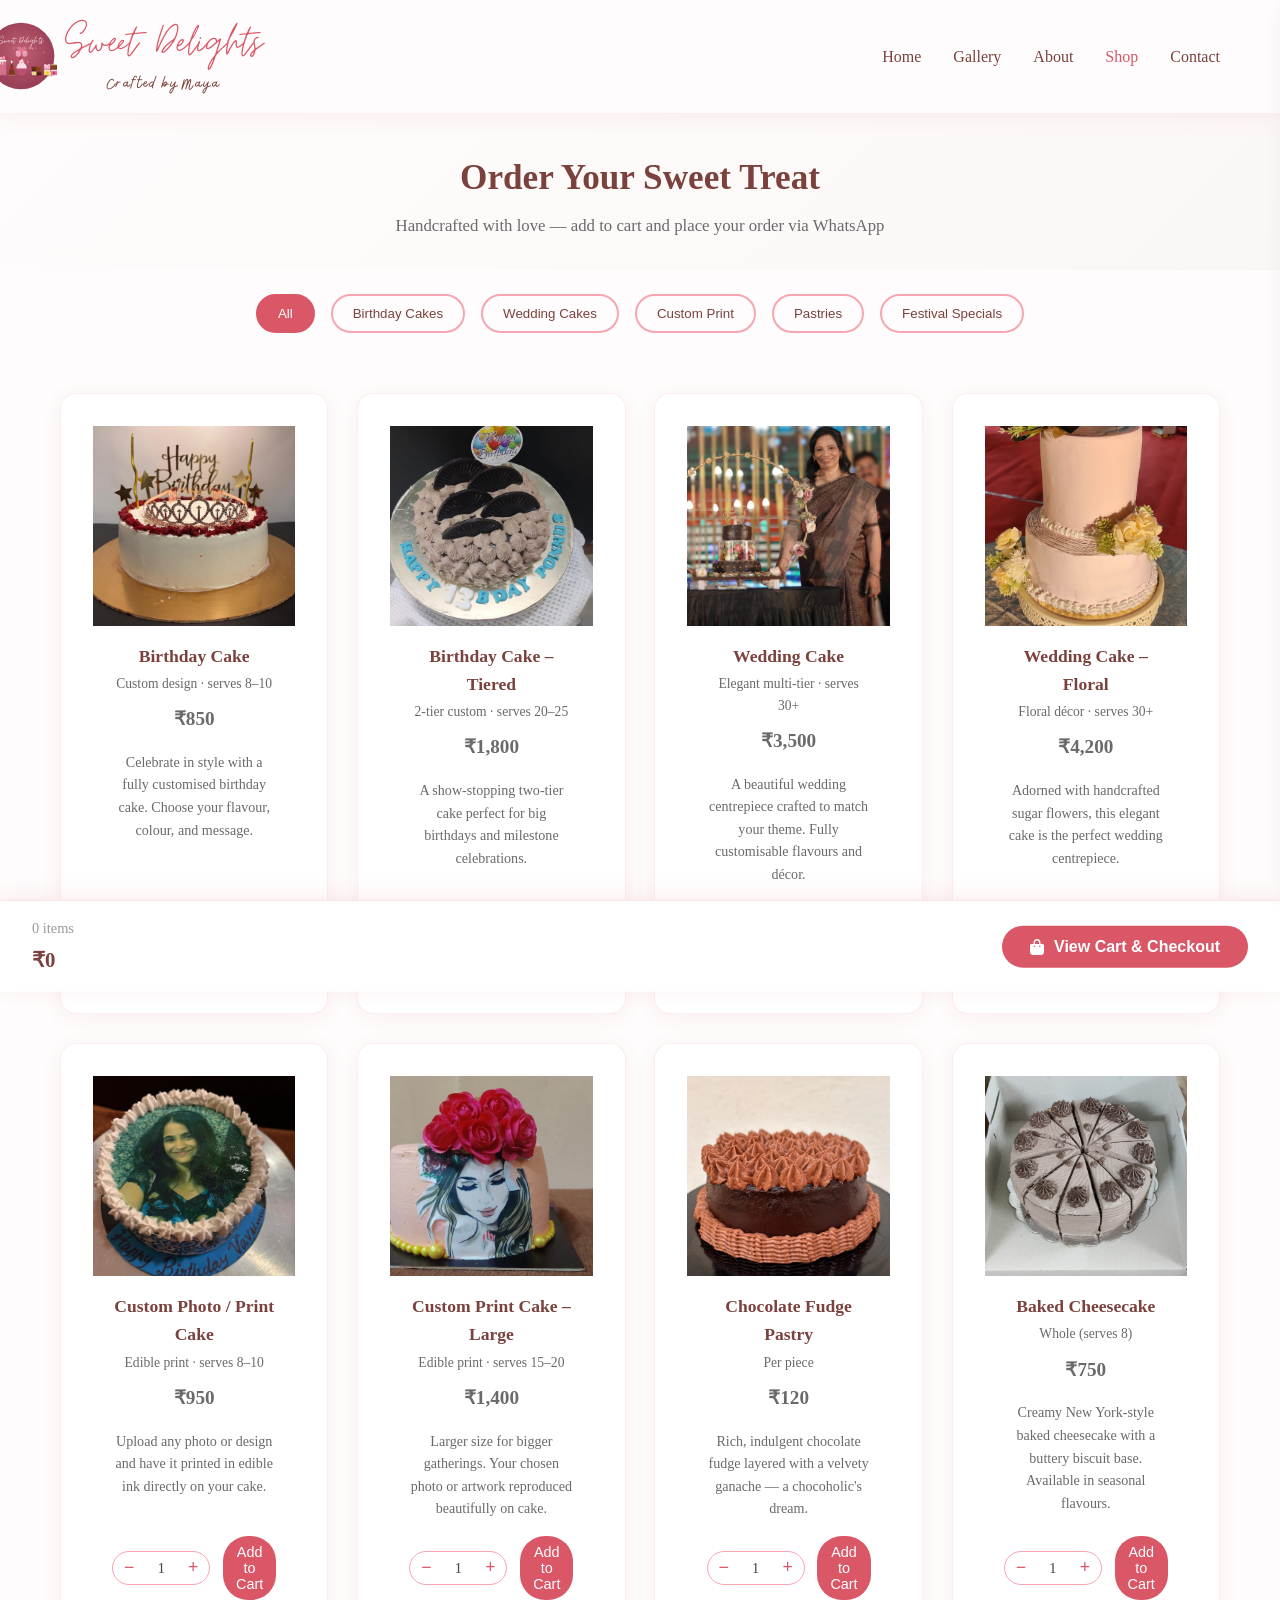
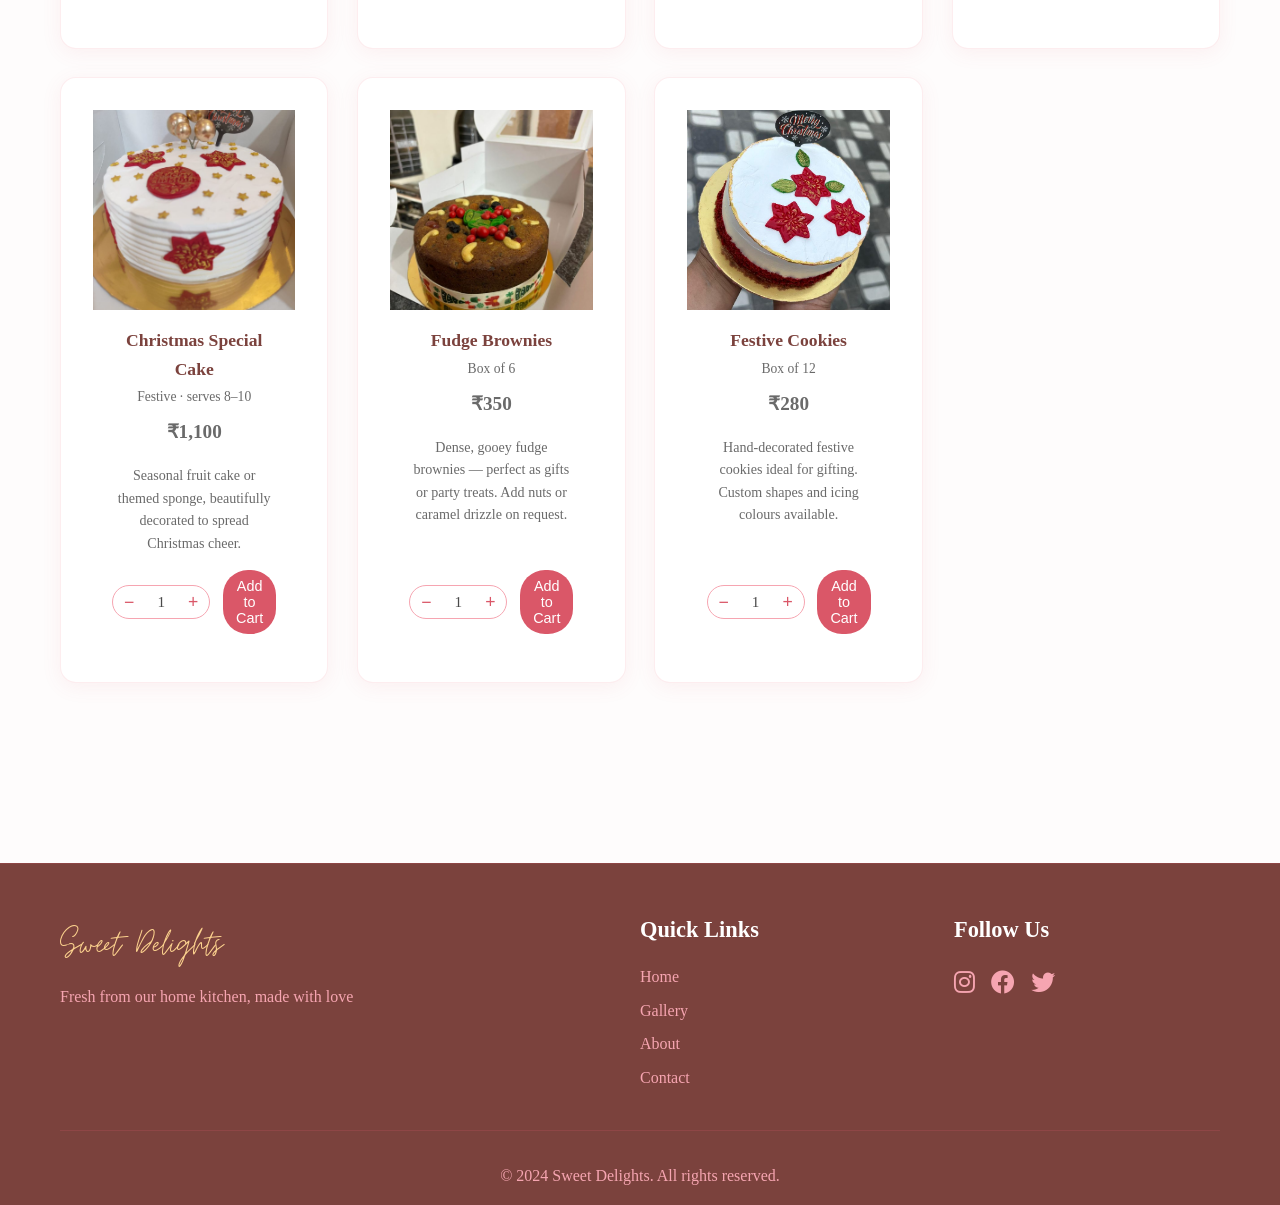
==== commit a618dd04: "Mobile Fixes" ====
--- a/shop.html
+++ b/shop.html
@@ -65,7 +65,7 @@
             <div class="product-grid" id="productGrid">
                 <!-- Products injected by shop.js -->
             </div>
-            <div class="cart-bottom-bar" id="cartBottomBar" style="display:none;">
+            <div class="cart-bottom-bar" id="cartBottomBar">
                 <div class="cart-bottom-summary">
                     <span id="cartBottomCount">0 items</span>
                     <span id="cartBottomTotal">₹0</span>
--- a/styles.css
+++ b/styles.css
@@ -792,7 +792,7 @@
     .hamburger {
         display: flex;
     }
-    
+
     .nav-menu {
         display: none;
         position: absolute;
@@ -804,11 +804,28 @@
         padding: 1rem 0;
         text-align: center;
     }
-    
+
     .nav-menu.active {
         display: flex;
     }
-    
+
+    /* Logo — remove negative margins that cause overflow */
+    .logo {
+        margin-left: 0;
+    }
+
+    .logo h1 {
+        font-size: 2rem;
+    }
+
+    .logo svg,
+    .logo-svg {
+        height: 54px;
+        width: 54px;
+        margin-left: -15px;
+    }
+
+    /* Hero */
     .hero-content {
         grid-template-columns: 1fr;
         text-align: center;
@@ -818,30 +835,19 @@
     .hero-img {
         width: 100%;
         max-width: 340px;
-        height: 340px;
-    }
-    
+        height: 300px;
+    }
+
     .hero-text h2 {
-        font-size: 2.2rem;
-    }
-    
+        font-size: 2rem;
+    }
+
     .hero-buttons {
         justify-content: center;
         flex-wrap: wrap;
     }
-    
-    .products-grid {
-        grid-template-columns: 1fr;
-    }
-    
-    .gallery-grid {
-        grid-template-columns: 1fr;
-    }
-
-    .carousel-slide {
-        flex: 0 0 calc((100% - 16px) / 2);
-    }
-
+
+    /* Products strip */
     .products-strip {
         gap: 0;
         padding: 0.5rem 1rem;
@@ -849,19 +855,64 @@
 
     .strip-item {
         padding: 0.4rem 0.8rem;
-        font-size: 0.9rem;
+        font-size: 0.85rem;
     }
 
     .strip-divider {
         display: none;
     }
-    
+
+    /* Carousel */
+    .carousel-slide {
+        flex: 0 0 calc((100% - 16px) / 2);
+    }
+
+    /* Gallery */
+    .products-grid {
+        grid-template-columns: 1fr;
+    }
+
+    .gallery-grid {
+        grid-template-columns: 1fr;
+    }
+
+    .filter-tabs {
+        justify-content: center;
+        gap: 0.5rem;
+    }
+
+    .filter-btn {
+        padding: 8px 15px;
+        font-size: 0.9rem;
+    }
+
+    /* About */
     .about-content {
         grid-template-columns: 1fr;
+        gap: 1.5rem;
+    }
+
+    /* Stack icon above text and centre both */
+    .highlight {
+        flex-direction: column;
+        align-items: center;
         text-align: center;
-        gap: 2rem;
-    }
-    
+    }
+
+    .highlight i {
+        margin-top: 0;
+    }
+
+    /* Reduce image height and remove top gap (it's below text now) */
+    .chef-img {
+        height: 300px;
+    }
+
+    .about-image {
+        padding-top: 0;
+    }
+
+    /* Mission & Promise */
     .mv-cards {
         grid-template-columns: 1fr;
     }
@@ -869,39 +920,60 @@
     .why-choose-grid {
         grid-template-columns: 1fr;
     }
-    
+
+    /* Footer */
     .footer-content {
         grid-template-columns: 1fr;
         text-align: center;
         gap: 2rem;
     }
-    
-    .filter-tabs {
+
+    .social-links {
         justify-content: center;
-        gap: 0.5rem;
-    }
-    
-    .filter-btn {
-        padding: 8px 15px;
-        font-size: 0.9rem;
     }
 }
 
 @media (max-width: 480px) {
+    .container {
+        padding: 0 15px;
+    }
+
+    .nav-container {
+        padding: 0 15px;
+    }
+
+    /* Logo */
+    .logo h1 {
+        font-size: 1.6rem;
+    }
+
+    .logo-sub {
+        font-size: 0.85rem;
+    }
+
+    .logo svg,
+    .logo-svg {
+        height: 44px;
+        width: 44px;
+        margin-left: -10px;
+    }
+
+    /* Hero */
     .hero-text h2 {
-        font-size: 1.8rem;
-    }
-    
+        font-size: 1.6rem;
+    }
+
+    .hero-img {
+        height: 260px;
+    }
+
     .hero-buttons {
         flex-direction: column;
         align-items: center;
         gap: 1rem;
     }
-    
-    .container {
-        padding: 0 15px;
-    }
-
+
+    /* Carousel */
     .carousel-slide {
         flex: 0 0 100%;
     }
@@ -911,9 +983,24 @@
         height: 36px;
         font-size: 1.4rem;
     }
-    
-    .nav-container {
-        padding: 0 15px;
+
+    /* About */
+    .chef-img {
+        height: 260px;
+    }
+
+    /* Section headings */
+    h2 {
+        font-size: 1.7rem;
+    }
+
+    h3 {
+        font-size: 1.4rem;
+    }
+
+    /* CTA */
+    .contact-cta p {
+        font-size: 1.1rem;
     }
 }
 
--- a/shop.css
+++ b/shop.css
@@ -448,6 +448,12 @@
     border-top: 1.5px solid rgba(246, 165, 177, 0.4);
     box-shadow: 0 -4px 20px rgba(218, 87, 104, 0.1);
     z-index: 800;
+    transform: translateY(100%);
+    transition: transform 0.3s ease;
+}
+
+.cart-bottom-bar.visible {
+    transform: translateY(0);
 }
 
 .cart-bottom-summary {
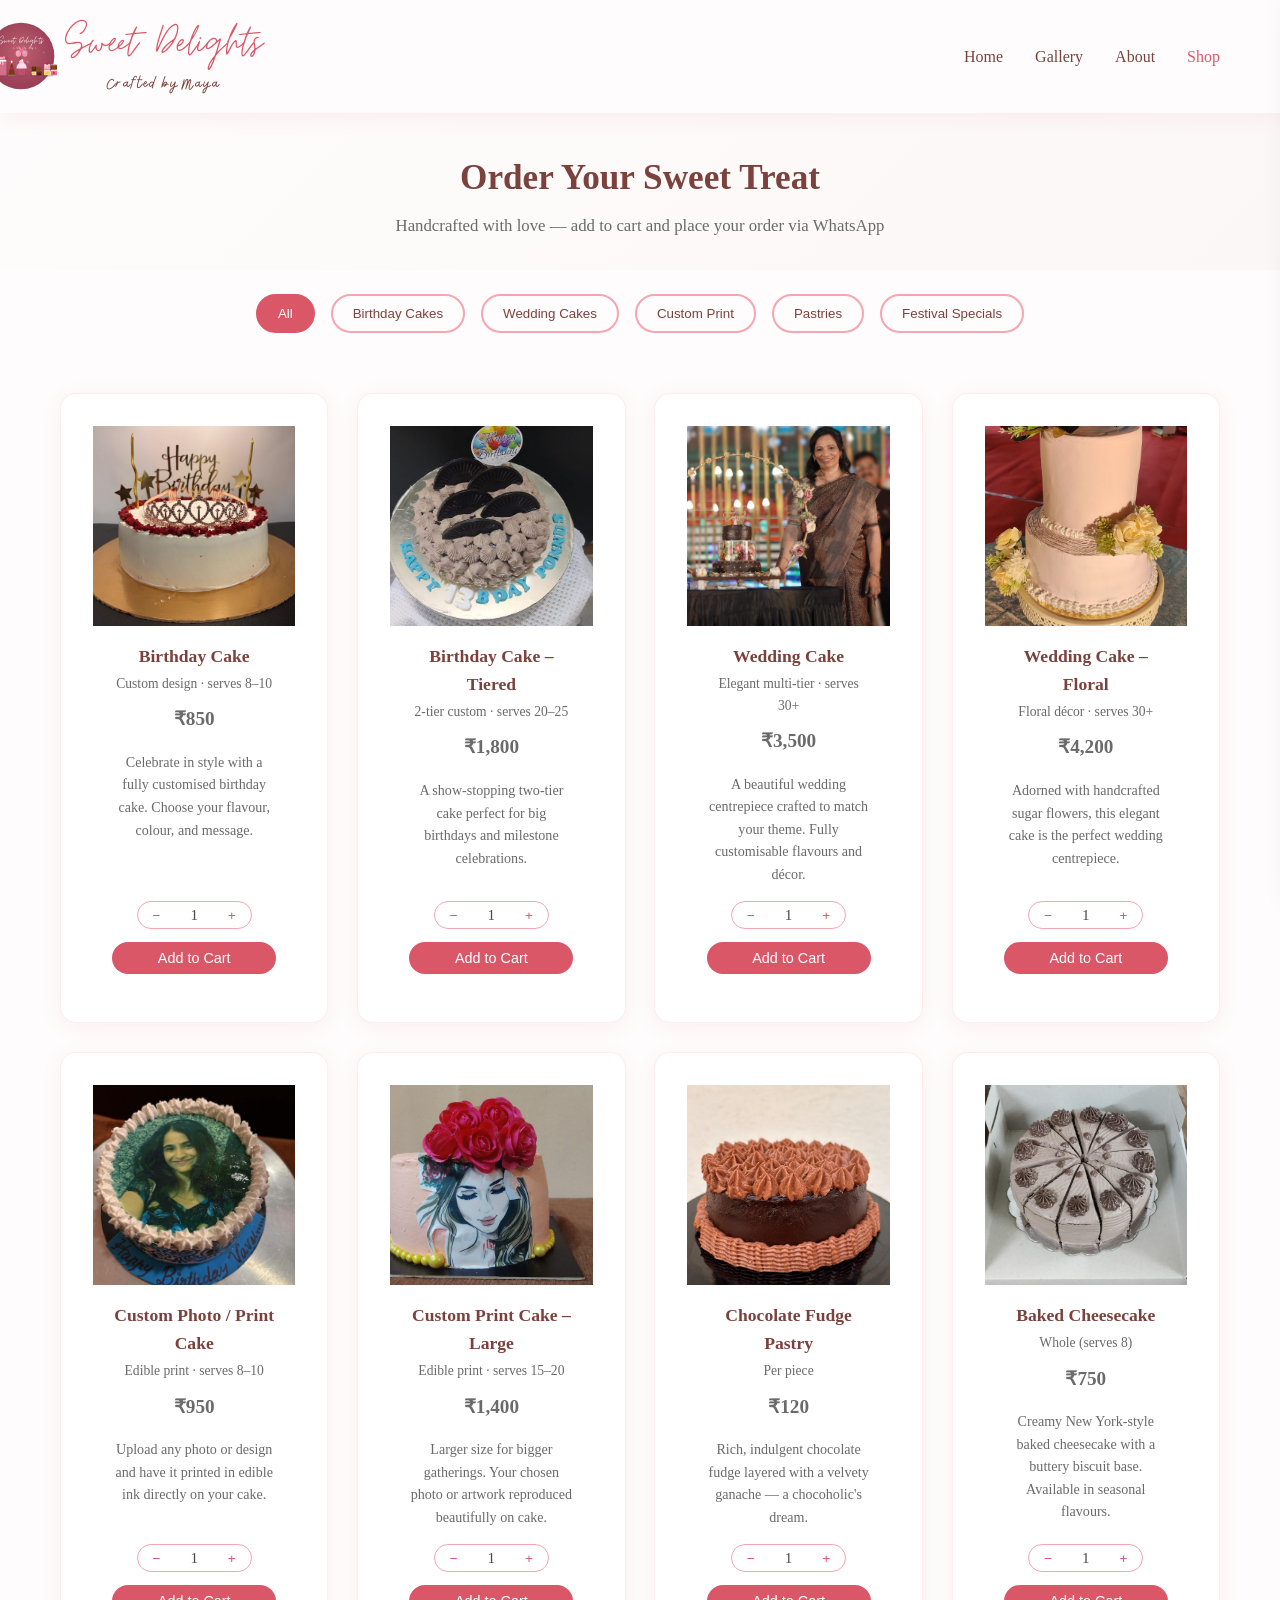
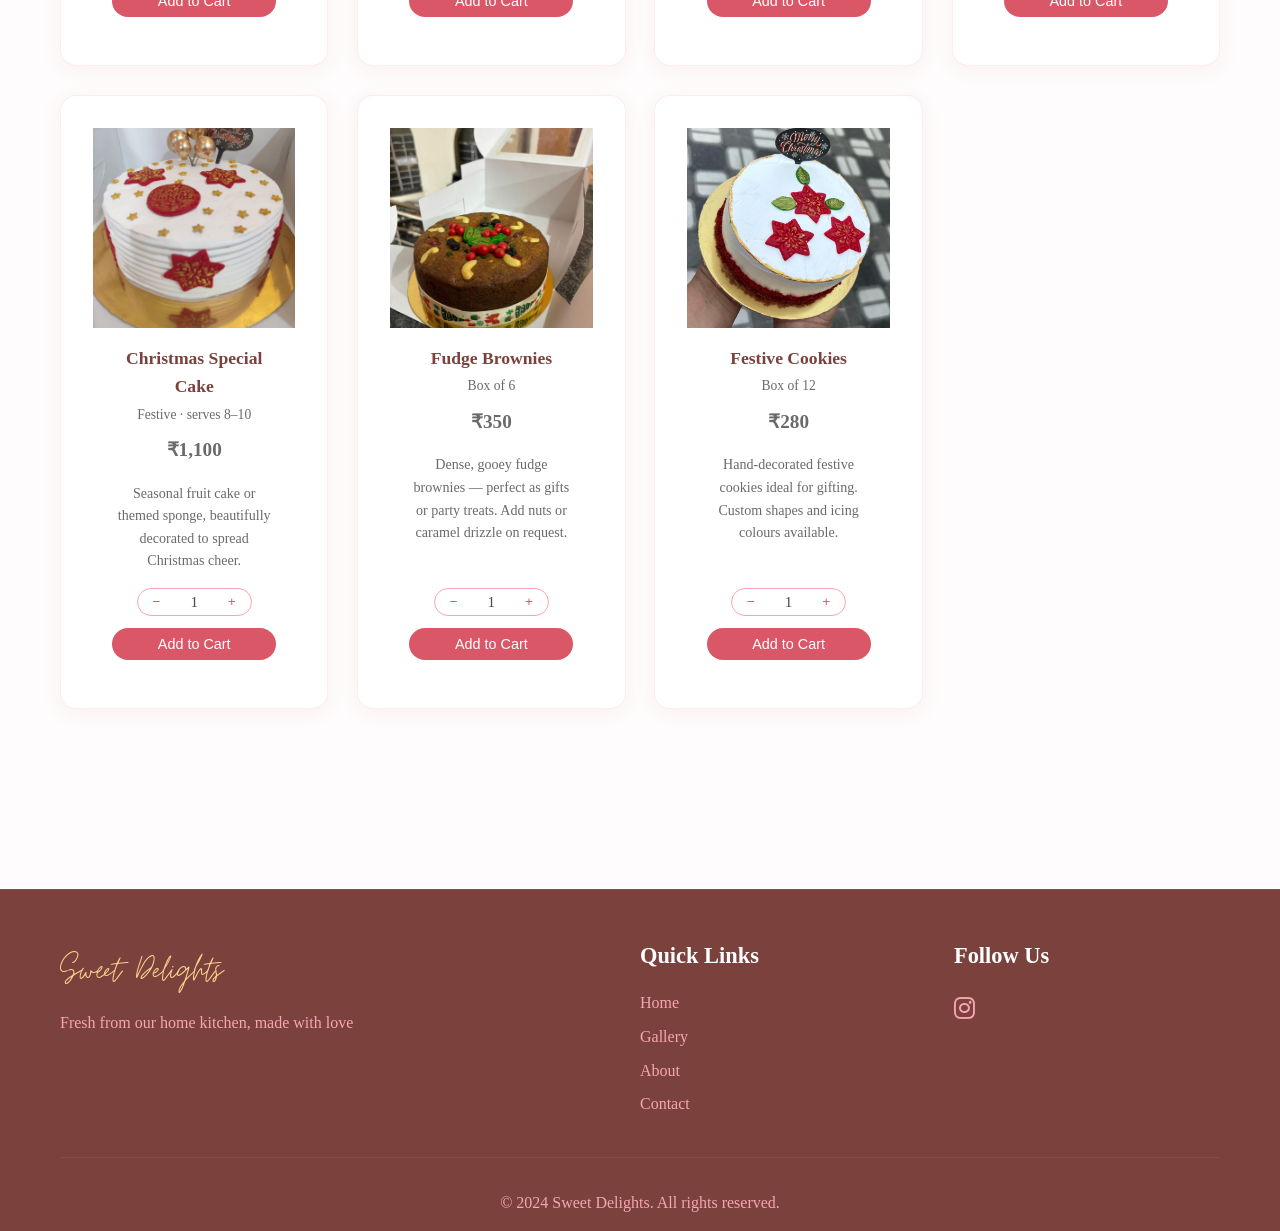
==== commit 6cdb2ecd: "Checkout button fix, image rotate, shop page images adjust, shop item interactive buttons modified" ====
--- a/shop.html
+++ b/shop.html
@@ -16,19 +16,18 @@
     <header class="header">
         <nav class="nav">
             <div class="nav-container">
-                <div class="logo">
+                <a href="index.html#home" class="logo">
                     <object type="image/svg+xml" data="logo.svg" class="logo-svg"></object>
                     <div class="logo-text">
                         <h1>Sweet Delights</h1>
                         <p class="logo-sub">Crafted by Maya</p>
                     </div>
-                </div>
+                </a>
                 <ul class="nav-menu">
                     <li><a href="index.html#home" class="nav-link">Home</a></li>
                     <li><a href="index.html#showcase" class="nav-link">Gallery</a></li>
                     <li><a href="index.html#about" class="nav-link">About</a></li>
                     <li><a href="shop.html" class="nav-link active">Shop</a></li>
-                    <li><a href="index.html#contact" class="nav-link">Contact</a></li>
                 </ul>
                 <div class="hamburger">
                     <span></span>
@@ -65,15 +64,6 @@
             <div class="product-grid" id="productGrid">
                 <!-- Products injected by shop.js -->
             </div>
-            <div class="cart-bottom-bar" id="cartBottomBar">
-                <div class="cart-bottom-summary">
-                    <span id="cartBottomCount">0 items</span>
-                    <span id="cartBottomTotal">₹0</span>
-                </div>
-                <button class="cart-bottom-btn" id="cartBottomBtn">
-                    <i class="fas fa-shopping-bag"></i> View Cart &amp; Checkout
-                </button>
-            </div>
         </div>
     </section>
 
@@ -97,9 +87,7 @@
                 <div class="footer-social">
                     <h4>Follow Us</h4>
                     <div class="social-links">
-                        <a href="#"><i class="fab fa-instagram"></i></a>
-                        <a href="#"><i class="fab fa-facebook"></i></a>
-                        <a href="#"><i class="fab fa-twitter"></i></a>
+                        <a href="https://www.instagram.com/_sweetdelightsbymaya" target="_blank" rel="noopener"><i class="fab fa-instagram"></i></a>
                     </div>
                 </div>
             </div>
@@ -108,6 +96,17 @@
             </div>
         </div>
     </footer>
+
+    <!-- Cart Bottom Bar -->
+    <div class="cart-bottom-bar" id="cartBottomBar">
+        <div class="cart-bottom-summary">
+            <span id="cartBottomCount">0 items</span>
+            <span id="cartBottomTotal">₹0</span>
+        </div>
+        <button class="cart-bottom-btn" id="cartBottomBtn">
+            <i class="fas fa-shopping-bag"></i> View Cart &amp; Checkout
+        </button>
+    </div>
 
     <!-- Cart Overlay -->
     <div class="cart-overlay" id="cartOverlay"></div>
--- a/styles.css
+++ b/styles.css
@@ -31,6 +31,7 @@
     line-height: 1.6;
     color: #4a4a4a;
     background-color: #fefcfc;
+    overflow-x: hidden;
 }
 
 .container {
@@ -788,7 +789,9 @@
 }
 
 /* Responsive Design */
-@media (max-width: 768px) {
+
+/* ── Tablet & narrow desktop: switch to hamburger ── */
+@media (max-width: 1024px) {
     .hamburger {
         display: flex;
     }
@@ -803,17 +806,29 @@
         flex-direction: column;
         padding: 1rem 0;
         text-align: center;
+        box-shadow: 0 4px 20px rgba(218, 87, 104, 0.08);
     }
 
     .nav-menu.active {
         display: flex;
     }
 
-    /* Logo — remove negative margins that cause overflow */
+    /* Tighten logo at tablet size */
     .logo {
         margin-left: 0;
     }
 
+    .logo svg,
+    .logo-svg {
+        height: 60px;
+        width: 60px;
+        margin-left: -20px;
+    }
+
+}
+
+/* ── Mobile ── */
+@media (max-width: 768px) {
     .logo h1 {
         font-size: 2rem;
     }
@@ -1151,7 +1166,7 @@
 
 .why-choose-grid {
     display: grid;
-    grid-template-columns: repeat(3, 1fr);
+    grid-template-columns: repeat(auto-fit, minmax(260px, 1fr));
     gap: 1.5rem;
     margin-bottom: 0.5rem;
 }
--- a/shop.css
+++ b/shop.css
@@ -58,7 +58,6 @@
     width: 100%;
     height: 200px;
     object-fit: cover;
-    cursor: pointer;
 }
 
 .product-info {
@@ -96,6 +95,7 @@
 
 .product-actions {
     display: flex;
+    flex-direction: column;
     align-items: center;
     gap: 0.8rem;
 }
@@ -103,18 +103,20 @@
 .qty-control {
     display: flex;
     align-items: center;
+    justify-content: center;
     border: 1.5px solid #f6a5b1;
     border-radius: 25px;
     overflow: hidden;
+    width: 70%;
 }
 
 .qty-btn {
-    width: 32px;
-    height: 32px;
+    flex: 1;
+    height: 26px;
     background: none;
     border: none;
     color: #da5768;
-    font-size: 1.1rem;
+    font-size: 0.85rem;
     cursor: pointer;
     display: flex;
     align-items: center;
@@ -127,7 +129,7 @@
 }
 
 .qty-value {
-    width: 32px;
+    flex: 1;
     text-align: center;
     font-weight: 500;
     color: #4a4a4a;
@@ -135,7 +137,7 @@
 }
 
 .add-to-cart-btn {
-    flex: 1;
+    width: 100%;
     padding: 8px 12px;
     background: #da5768;
     color: #fff;
@@ -175,7 +177,7 @@
     right: -420px;
     width: 400px;
     max-width: 95vw;
-    height: 100vh;
+    height: 100dvh;
     background: #fff;
     z-index: 1001;
     display: flex;
@@ -215,6 +217,7 @@
     flex: 1;
     overflow-y: auto;
     padding: 1rem 1.5rem;
+    padding-bottom: calc(1rem + 140px);
 }
 
 .cart-empty {
@@ -333,6 +336,7 @@
     align-items: center;
     justify-content: center;
     padding: 1rem;
+    padding-bottom: max(1rem, env(safe-area-inset-bottom));
 }
 
 .checkout-modal.active {
@@ -444,16 +448,19 @@
     justify-content: space-between;
     gap: 1rem;
     padding: 1rem 2rem;
+    padding-bottom: max(1rem, env(safe-area-inset-bottom));
     background: #fff;
     border-top: 1.5px solid rgba(246, 165, 177, 0.4);
     box-shadow: 0 -4px 20px rgba(218, 87, 104, 0.1);
     z-index: 800;
-    transform: translateY(100%);
-    transition: transform 0.3s ease;
+    opacity: 0;
+    pointer-events: none;
+    transition: opacity 0.25s ease;
 }
 
 .cart-bottom-bar.visible {
-    transform: translateY(0);
+    opacity: 1;
+    pointer-events: auto;
 }
 
 .cart-bottom-summary {
@@ -520,6 +527,10 @@
         padding-bottom: 1rem;
     }
 
+    .cart-footer {
+        padding-bottom: calc(1.2rem + max(0px, env(safe-area-inset-bottom)));
+    }
+
     .checkout-box {
         padding: 1.5rem;
     }
@@ -565,12 +576,6 @@
     .product-description {
         font-size: 0.8rem;
         margin-bottom: 0.5rem;
-    }
-
-    /* Stack qty + button vertically on small cards */
-    .product-actions {
-        flex-direction: column;
-        gap: 0.5rem;
     }
 
     .qty-control {
@@ -624,4 +629,8 @@
         width: 100%;
         justify-content: center;
     }
-}
+
+    .checkout-modal-btns {
+        padding-bottom: max(0px, env(safe-area-inset-bottom));
+    }
+}
